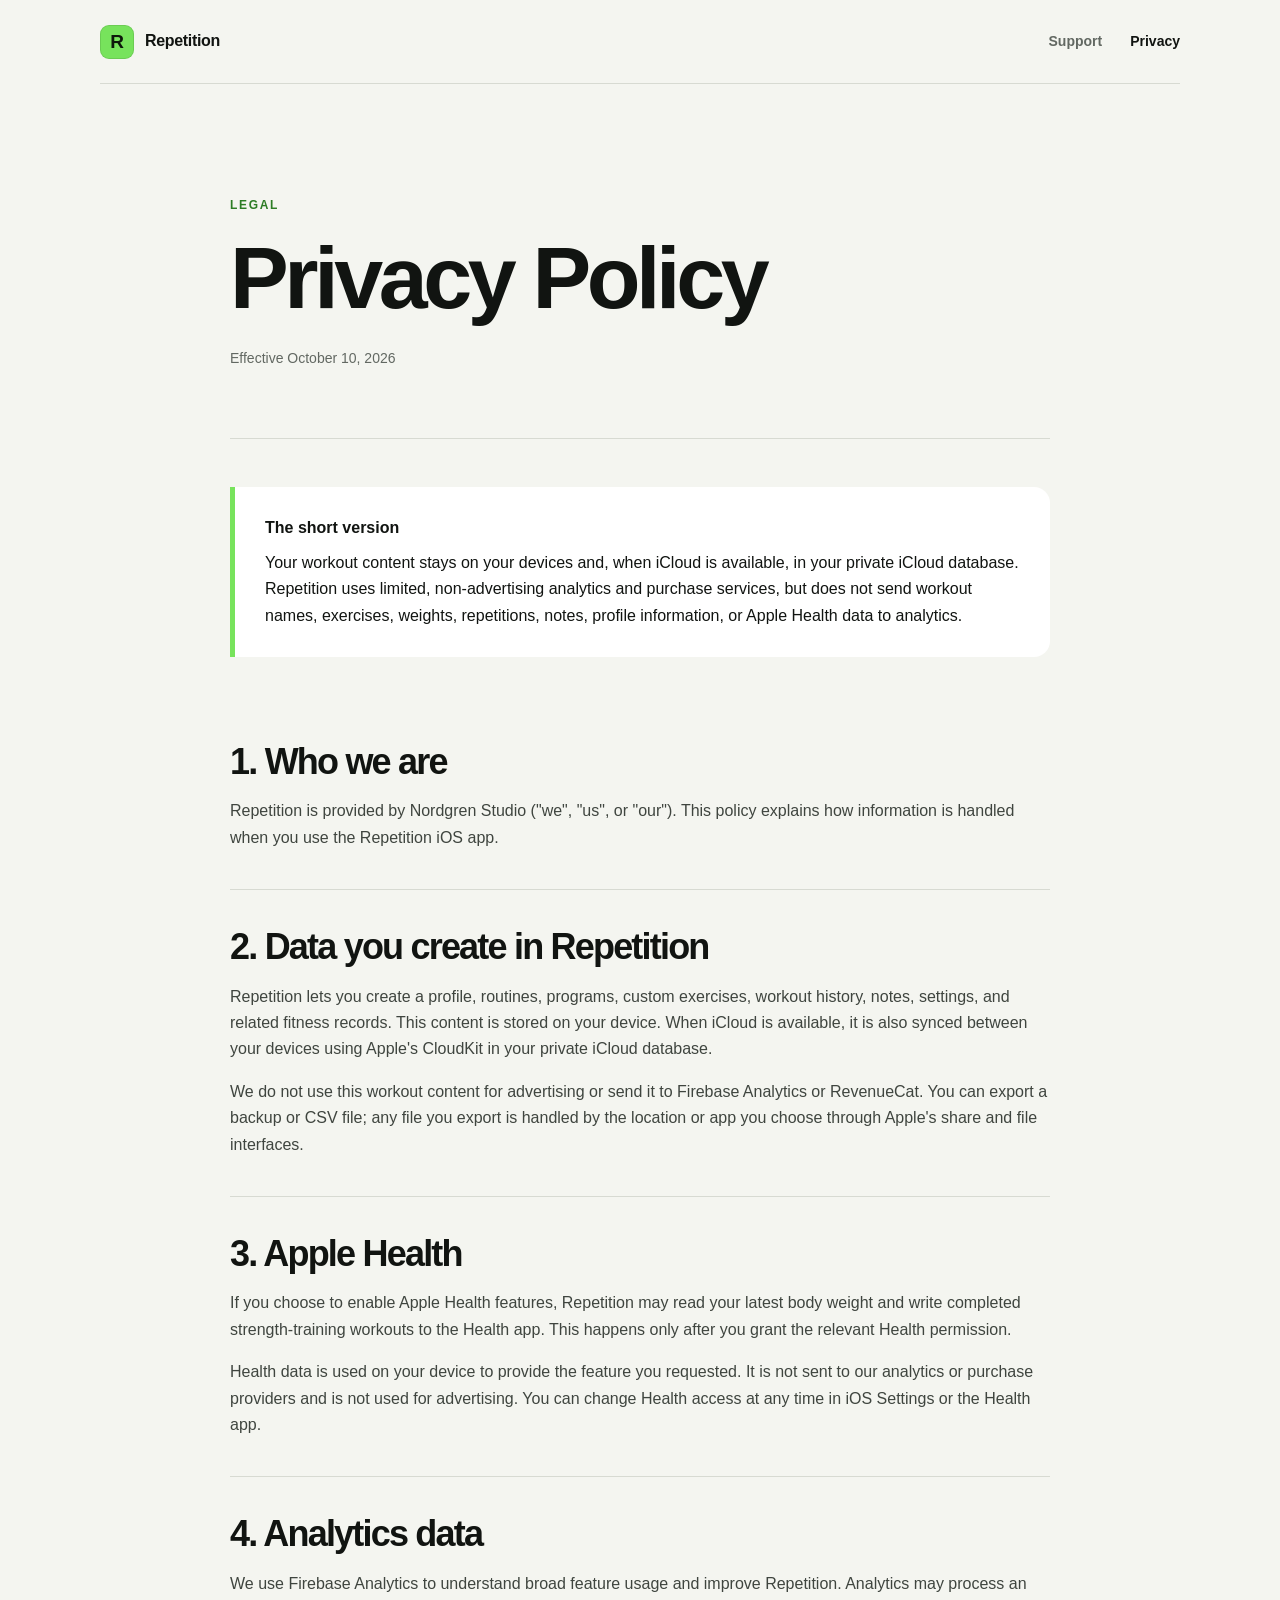
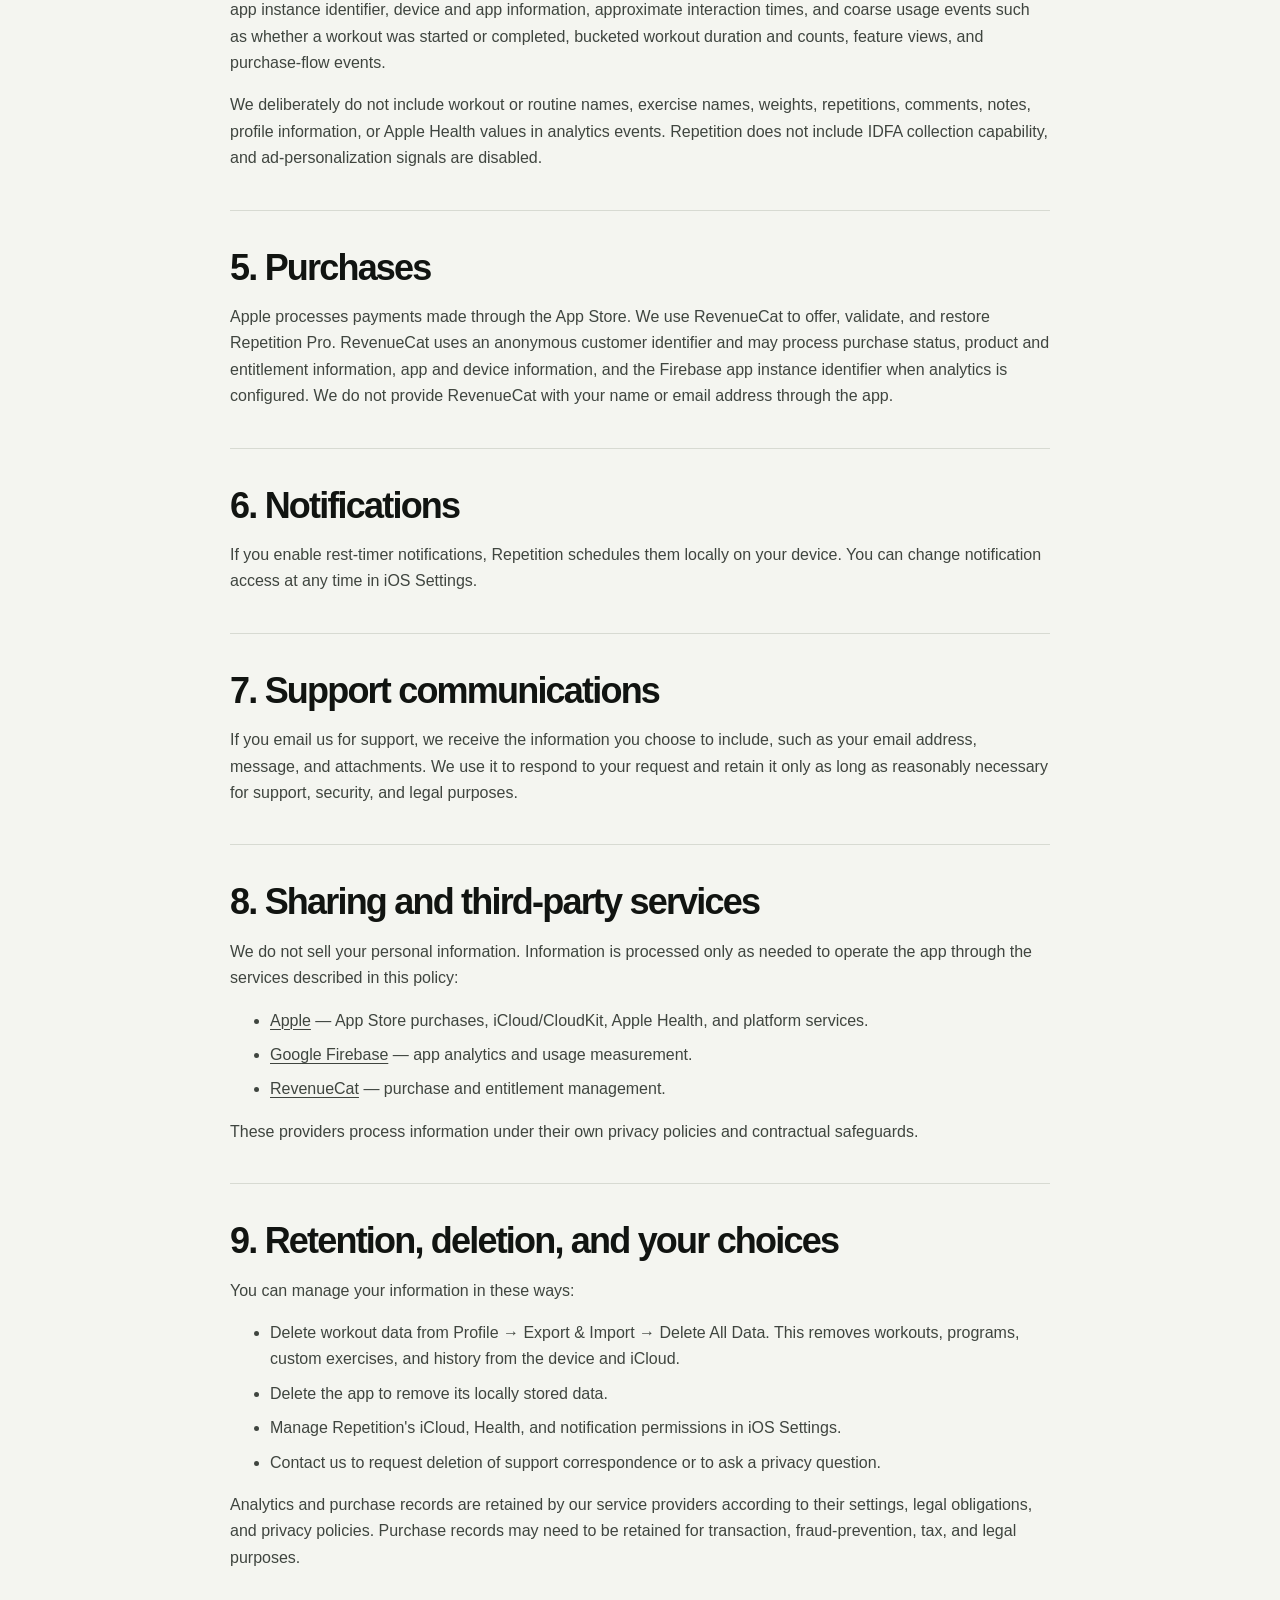
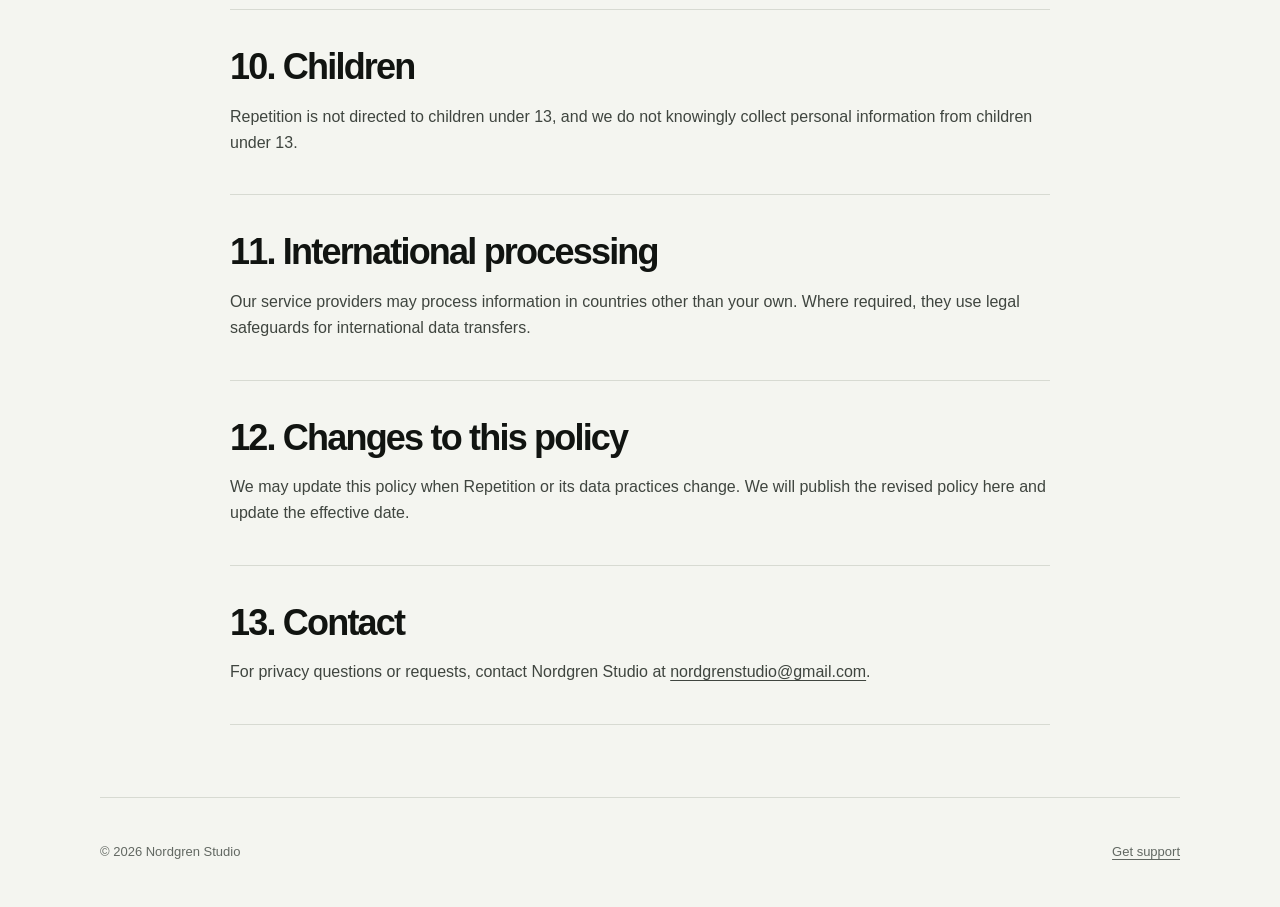
==== privacy/index.html @ f4db6758 "Add Repetition privacy and support site" ====
<!doctype html>
<html lang="en">
<head>
  <meta charset="utf-8">
  <meta name="viewport" content="width=device-width, initial-scale=1">
  <meta name="description" content="Privacy Policy for the Repetition workout logging app.">
  <meta name="theme-color" content="#0f1110">
  <title>Privacy Policy — Repetition</title>
  <link rel="stylesheet" href="../styles.css">
</head>
<body>
  <header class="site-header">
    <a class="brand" href="../" aria-label="Repetition home">
      <span class="brand-mark" aria-hidden="true">R</span>
      <span>Repetition</span>
    </a>
    <nav aria-label="Main navigation">
      <a href="../support/">Support</a>
      <a href="./" aria-current="page">Privacy</a>
    </nav>
  </header>

  <main class="document">
    <header class="document-title">
      <p class="eyebrow">Legal</p>
      <h1>Privacy Policy</h1>
      <p class="updated">Effective October 10, 2026</p>
    </header>

    <div class="summary">
      <strong>The short version</strong>
      <p>Your workout content stays on your devices and, when iCloud is available, in your private iCloud database. Repetition uses limited, non-advertising analytics and purchase services, but does not send workout names, exercises, weights, repetitions, notes, profile information, or Apple Health data to analytics.</p>
    </div>

    <article>
      <section>
        <h2>1. Who we are</h2>
        <p>Repetition is provided by Nordgren Studio ("we", "us", or "our"). This policy explains how information is handled when you use the Repetition iOS app.</p>
      </section>

      <section>
        <h2>2. Data you create in Repetition</h2>
        <p>Repetition lets you create a profile, routines, programs, custom exercises, workout history, notes, settings, and related fitness records. This content is stored on your device. When iCloud is available, it is also synced between your devices using Apple's CloudKit in your private iCloud database.</p>
        <p>We do not use this workout content for advertising or send it to Firebase Analytics or RevenueCat. You can export a backup or CSV file; any file you export is handled by the location or app you choose through Apple's share and file interfaces.</p>
      </section>

      <section>
        <h2>3. Apple Health</h2>
        <p>If you choose to enable Apple Health features, Repetition may read your latest body weight and write completed strength-training workouts to the Health app. This happens only after you grant the relevant Health permission.</p>
        <p>Health data is used on your device to provide the feature you requested. It is not sent to our analytics or purchase providers and is not used for advertising. You can change Health access at any time in iOS Settings or the Health app.</p>
      </section>

      <section>
        <h2>4. Analytics data</h2>
        <p>We use Firebase Analytics to understand broad feature usage and improve Repetition. Analytics may process an app instance identifier, device and app information, approximate interaction times, and coarse usage events such as whether a workout was started or completed, bucketed workout duration and counts, feature views, and purchase-flow events.</p>
        <p>We deliberately do not include workout or routine names, exercise names, weights, repetitions, comments, notes, profile information, or Apple Health values in analytics events. Repetition does not include IDFA collection capability, and ad-personalization signals are disabled.</p>
      </section>

      <section>
        <h2>5. Purchases</h2>
        <p>Apple processes payments made through the App Store. We use RevenueCat to offer, validate, and restore Repetition Pro. RevenueCat uses an anonymous customer identifier and may process purchase status, product and entitlement information, app and device information, and the Firebase app instance identifier when analytics is configured. We do not provide RevenueCat with your name or email address through the app.</p>
      </section>

      <section>
        <h2>6. Notifications</h2>
        <p>If you enable rest-timer notifications, Repetition schedules them locally on your device. You can change notification access at any time in iOS Settings.</p>
      </section>

      <section>
        <h2>7. Support communications</h2>
        <p>If you email us for support, we receive the information you choose to include, such as your email address, message, and attachments. We use it to respond to your request and retain it only as long as reasonably necessary for support, security, and legal purposes.</p>
      </section>

      <section>
        <h2>8. Sharing and third-party services</h2>
        <p>We do not sell your personal information. Information is processed only as needed to operate the app through the services described in this policy:</p>
        <ul>
          <li><a href="https://www.apple.com/legal/privacy/" rel="noopener noreferrer">Apple</a> — App Store purchases, iCloud/CloudKit, Apple Health, and platform services.</li>
          <li><a href="https://firebase.google.com/support/privacy" rel="noopener noreferrer">Google Firebase</a> — app analytics and usage measurement.</li>
          <li><a href="https://www.revenuecat.com/privacy/" rel="noopener noreferrer">RevenueCat</a> — purchase and entitlement management.</li>
        </ul>
        <p>These providers process information under their own privacy policies and contractual safeguards.</p>
      </section>

      <section>
        <h2>9. Retention, deletion, and your choices</h2>
        <p>You can manage your information in these ways:</p>
        <ul>
          <li>Delete workout data from Profile → Export &amp; Import → Delete All Data. This removes workouts, programs, custom exercises, and history from the device and iCloud.</li>
          <li>Delete the app to remove its locally stored data.</li>
          <li>Manage Repetition's iCloud, Health, and notification permissions in iOS Settings.</li>
          <li>Contact us to request deletion of support correspondence or to ask a privacy question.</li>
        </ul>
        <p>Analytics and purchase records are retained by our service providers according to their settings, legal obligations, and privacy policies. Purchase records may need to be retained for transaction, fraud-prevention, tax, and legal purposes.</p>
      </section>

      <section>
        <h2>10. Children</h2>
        <p>Repetition is not directed to children under 13, and we do not knowingly collect personal information from children under 13.</p>
      </section>

      <section>
        <h2>11. International processing</h2>
        <p>Our service providers may process information in countries other than your own. Where required, they use legal safeguards for international data transfers.</p>
      </section>

      <section>
        <h2>12. Changes to this policy</h2>
        <p>We may update this policy when Repetition or its data practices change. We will publish the revised policy here and update the effective date.</p>
      </section>

      <section>
        <h2>13. Contact</h2>
        <p>For privacy questions or requests, contact Nordgren Studio at <a href="mailto:nordgrenstudio@gmail.com">nordgrenstudio@gmail.com</a>.</p>
      </section>
    </article>
  </main>

  <footer>
    <span>© 2026 Nordgren Studio</span>
    <a href="../support/">Get support</a>
  </footer>
</body>
</html>
---- styles.css ----
:root {
  color-scheme: light dark;
  --ink: #111411;
  --muted: #626862;
  --paper: #f4f5f0;
  --card: #ffffff;
  --line: #d7dad2;
  --accent: #77e35c;
  --accent-deep: #2d7d25;
  --dark: #0f1110;
  --dark-card: #181b18;
  --max: 1080px;
  font-family: Inter, ui-sans-serif, -apple-system, BlinkMacSystemFont, "SF Pro Display", "Segoe UI", sans-serif;
  font-synthesis: none;
}

* { box-sizing: border-box; }

html { scroll-behavior: smooth; }

body {
  margin: 0;
  min-height: 100vh;
  background: var(--paper);
  color: var(--ink);
  line-height: 1.65;
}

a { color: inherit; }

.site-header,
footer {
  width: min(calc(100% - 40px), var(--max));
  margin: 0 auto;
  display: flex;
  align-items: center;
  justify-content: space-between;
  gap: 24px;
}

.site-header {
  min-height: 84px;
  border-bottom: 1px solid var(--line);
}

.brand {
  display: inline-flex;
  align-items: center;
  gap: 11px;
  color: var(--ink);
  font-weight: 750;
  letter-spacing: -0.02em;
  text-decoration: none;
}

.brand-mark {
  display: grid;
  place-items: center;
  width: 34px;
  height: 34px;
  border-radius: 9px;
  background: var(--accent);
  color: #0d180a;
  font-size: 19px;
  font-weight: 900;
  box-shadow: inset 0 0 0 1px rgb(0 0 0 / 10%);
}

nav { display: flex; gap: 28px; }

nav a {
  color: var(--muted);
  font-size: 14px;
  font-weight: 650;
  text-decoration: none;
}

nav a:hover,
nav a[aria-current="page"] { color: var(--ink); }

.home,
.document {
  width: min(calc(100% - 40px), var(--max));
  margin: 0 auto;
}

.hero {
  max-width: 820px;
  padding: clamp(72px, 12vw, 142px) 0 clamp(64px, 9vw, 108px);
}

.eyebrow {
  margin: 0 0 16px;
  color: var(--accent-deep);
  font-size: 12px;
  font-weight: 800;
  letter-spacing: 0.14em;
  text-transform: uppercase;
}

h1, h2, p { margin-top: 0; }

h1, h2 {
  line-height: 1.04;
  letter-spacing: -0.05em;
}

.hero h1 {
  margin-bottom: 28px;
  font-size: clamp(62px, 11vw, 124px);
  font-weight: 850;
}

.hero h1 span { color: var(--accent-deep); }

.lead {
  max-width: 670px;
  color: var(--muted);
  font-size: clamp(19px, 2.3vw, 26px);
  line-height: 1.45;
  letter-spacing: -0.02em;
}

.link-grid {
  display: grid;
  grid-template-columns: repeat(2, 1fr);
  gap: 18px;
  padding-bottom: 88px;
}

.feature-card {
  min-height: 290px;
  padding: 30px;
  display: grid;
  grid-template-columns: 1fr auto;
  grid-template-rows: auto 1fr;
  gap: 20px;
  border: 1px solid var(--line);
  border-radius: 24px;
  background: var(--card);
  text-decoration: none;
  transition: transform 180ms ease, border-color 180ms ease, box-shadow 180ms ease;
}

.feature-card:hover {
  transform: translateY(-3px);
  border-color: #9ca596;
  box-shadow: 0 18px 50px rgb(26 38 24 / 8%);
}

.card-number {
  color: var(--muted);
  font-size: 12px;
  font-weight: 750;
}

.feature-card div { align-self: end; }

.feature-card h2 {
  margin-bottom: 12px;
  font-size: clamp(30px, 4vw, 45px);
}

.feature-card p {
  margin-bottom: 0;
  color: var(--muted);
  font-size: 16px;
}

.arrow { font-size: 25px; line-height: 1; }

.document { max-width: 820px; }

.document-title {
  padding: clamp(68px, 10vw, 112px) 0 54px;
  border-bottom: 1px solid var(--line);
}

.document-title h1 {
  max-width: 760px;
  margin-bottom: 24px;
  font-size: clamp(50px, 8vw, 88px);
  font-weight: 850;
}

.updated,
.contact-line {
  color: var(--muted);
  font-size: 14px;
}

.summary {
  margin: 48px 0;
  padding: 28px 30px;
  border-left: 5px solid var(--accent);
  border-radius: 0 16px 16px 0;
  background: var(--card);
}

.summary strong { display: block; margin-bottom: 8px; }
.summary p { margin-bottom: 0; }

article { padding-bottom: 72px; }

article section {
  padding: 38px 0;
  border-bottom: 1px solid var(--line);
}

article h2 {
  margin-bottom: 18px;
  font-size: clamp(25px, 3.5vw, 36px);
}

article p,
article li { color: #3f453f; }
article p:last-child { margin-bottom: 0; }
article li + li { margin-top: 8px; }
article a { text-decoration-thickness: 1px; text-underline-offset: 3px; }

.primary-button {
  display: inline-flex;
  align-items: center;
  gap: 18px;
  margin-top: 12px;
  padding: 13px 18px;
  border-radius: 10px;
  background: var(--ink);
  color: var(--paper);
  font-weight: 720;
  text-decoration: none;
}

.primary-button:hover { background: var(--accent-deep); }
.contact-line { margin: 13px 0 0; }
.support-page article > section:first-child { padding-top: 54px; }

.faq-list { border-top: 1px solid var(--line); }

details { border-bottom: 1px solid var(--line); }

summary {
  padding: 23px 38px 23px 0;
  position: relative;
  cursor: pointer;
  font-size: 18px;
  font-weight: 730;
  list-style: none;
}

summary::-webkit-details-marker { display: none; }
summary::after {
  content: "+";
  position: absolute;
  right: 4px;
  font-size: 24px;
  font-weight: 400;
  line-height: 1;
}

details[open] summary::after { content: "−"; }
details p { padding: 0 42px 24px 0; }

.support-callout {
  display: flex;
  align-items: end;
  justify-content: space-between;
  gap: 28px;
  margin-top: 28px;
  padding: 36px;
  border: 0;
  border-radius: 20px;
  background: var(--dark);
  color: #f5f6f1;
}

.support-callout h2 { margin-bottom: 10px; }
.support-callout p { color: #adb3ab; }
.support-callout .eyebrow { color: var(--accent); }
.text-link { flex: none; font-weight: 720; color: var(--accent); }

footer {
  min-height: 110px;
  border-top: 1px solid var(--line);
  color: var(--muted);
  font-size: 13px;
}

footer a { text-underline-offset: 3px; }

@media (max-width: 680px) {
  .site-header, footer, .home, .document { width: min(calc(100% - 28px), var(--max)); }
  .site-header { min-height: 72px; }
  nav { gap: 18px; }
  .link-grid { grid-template-columns: 1fr; }
  .feature-card { min-height: 240px; padding: 24px; }
  .summary { padding: 24px; }
  article section { padding: 32px 0; }
  .support-callout { align-items: start; flex-direction: column; padding: 28px; }
  footer { align-items: flex-start; flex-direction: column; justify-content: center; gap: 6px; }
}

@media (prefers-color-scheme: dark) {
  :root {
    --ink: #f1f3ee;
    --muted: #a9afa7;
    --paper: #0f1110;
    --card: #181b18;
    --line: #30352f;
    --accent-deep: #82eb68;
  }

  .brand-mark { color: #0d180a; }
  article p, article li { color: #c4c9c1; }
  .primary-button { background: var(--accent); color: #0d180a; }
  .primary-button:hover { background: #93ef7c; }
  .support-callout { background: #1b211a; }
}

@media (prefers-reduced-motion: reduce) {
  html { scroll-behavior: auto; }
  .feature-card { transition: none; }
}
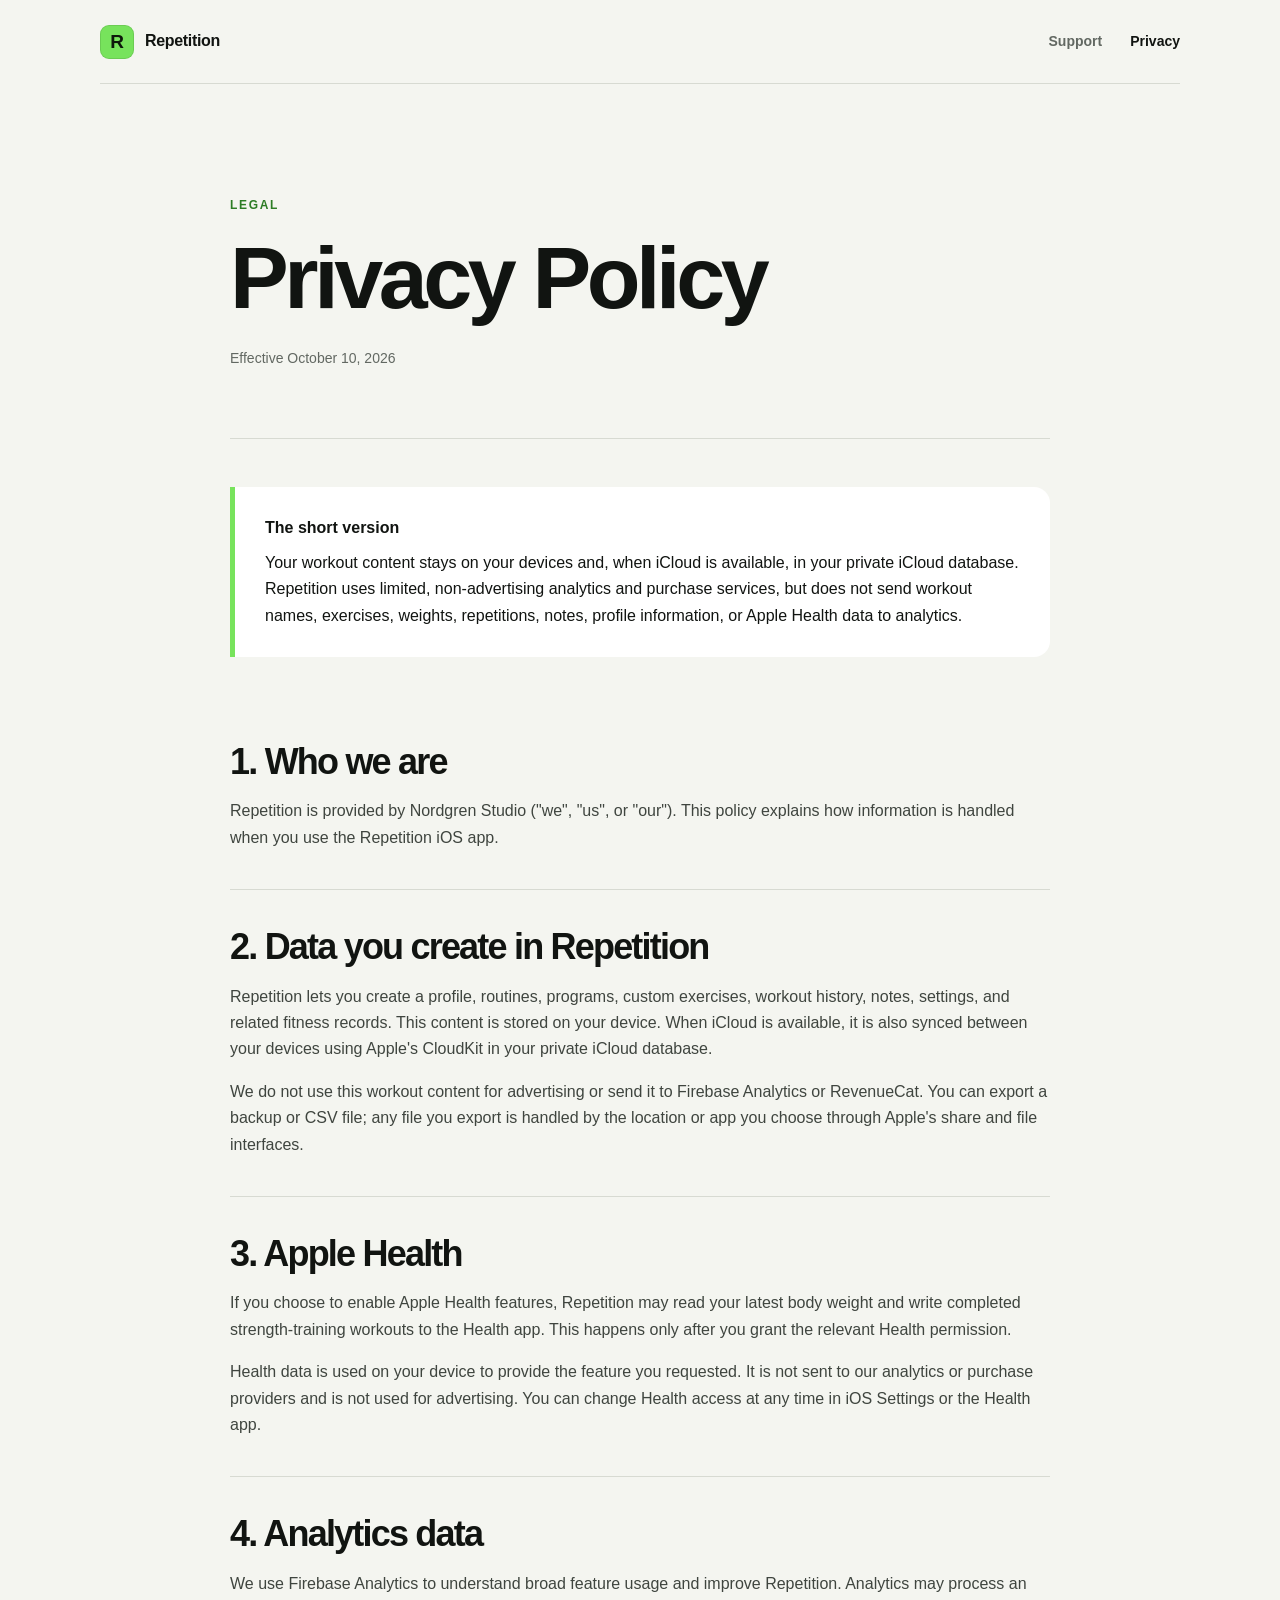
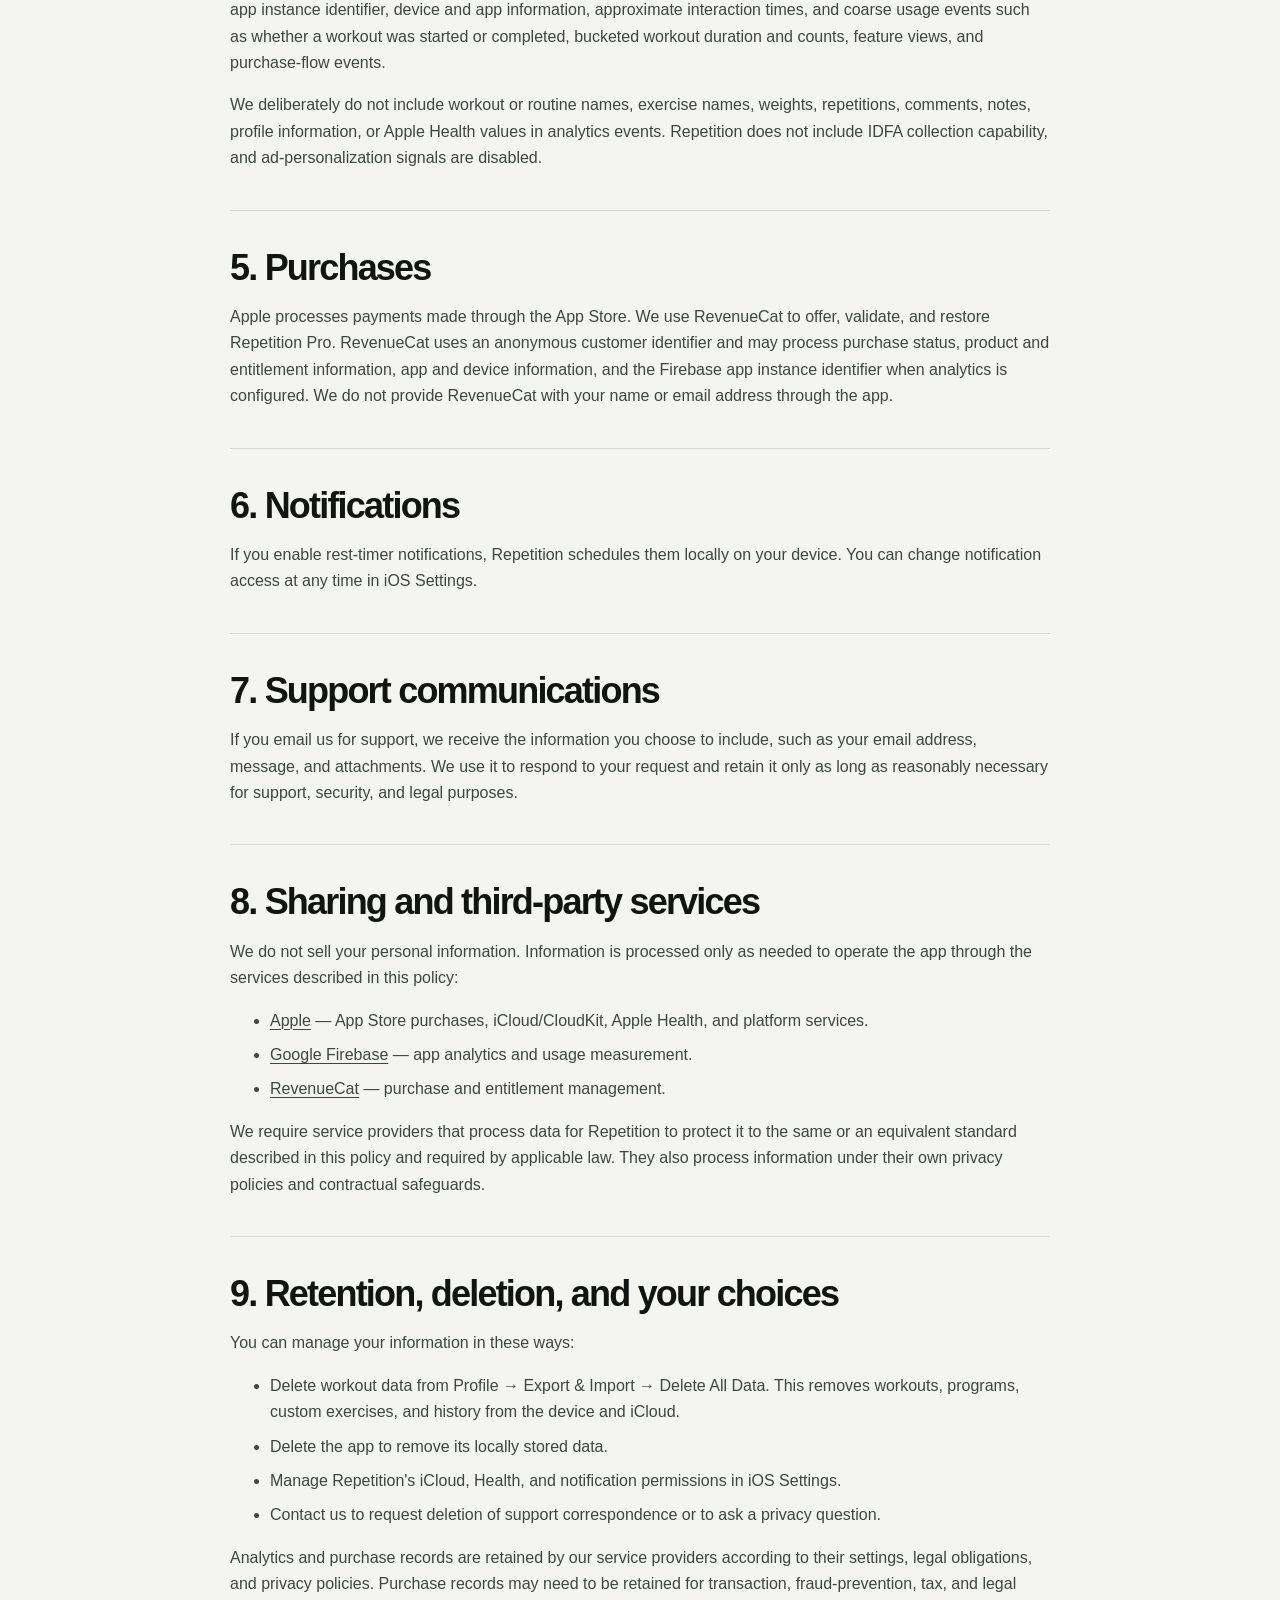
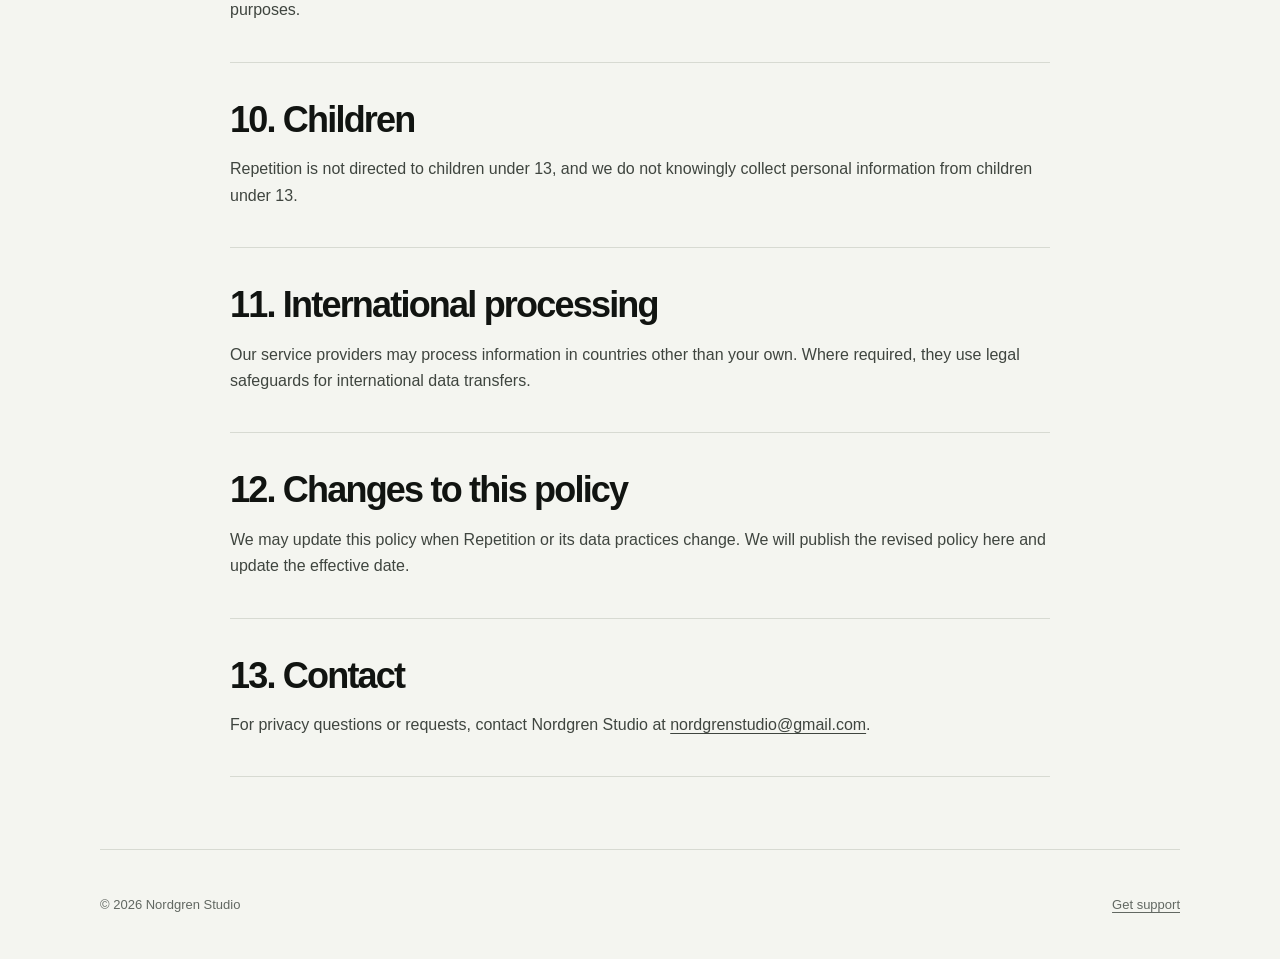
==== commit 02283c1c: "Clarify third-party data protections" ====
--- a/privacy/index.html
+++ b/privacy/index.html
@@ -79,7 +79,7 @@
           <li><a href="https://firebase.google.com/support/privacy" rel="noopener noreferrer">Google Firebase</a> — app analytics and usage measurement.</li>
           <li><a href="https://www.revenuecat.com/privacy/" rel="noopener noreferrer">RevenueCat</a> — purchase and entitlement management.</li>
         </ul>
-        <p>These providers process information under their own privacy policies and contractual safeguards.</p>
+        <p>We require service providers that process data for Repetition to protect it to the same or an equivalent standard described in this policy and required by applicable law. They also process information under their own privacy policies and contractual safeguards.</p>
       </section>
 
       <section>
